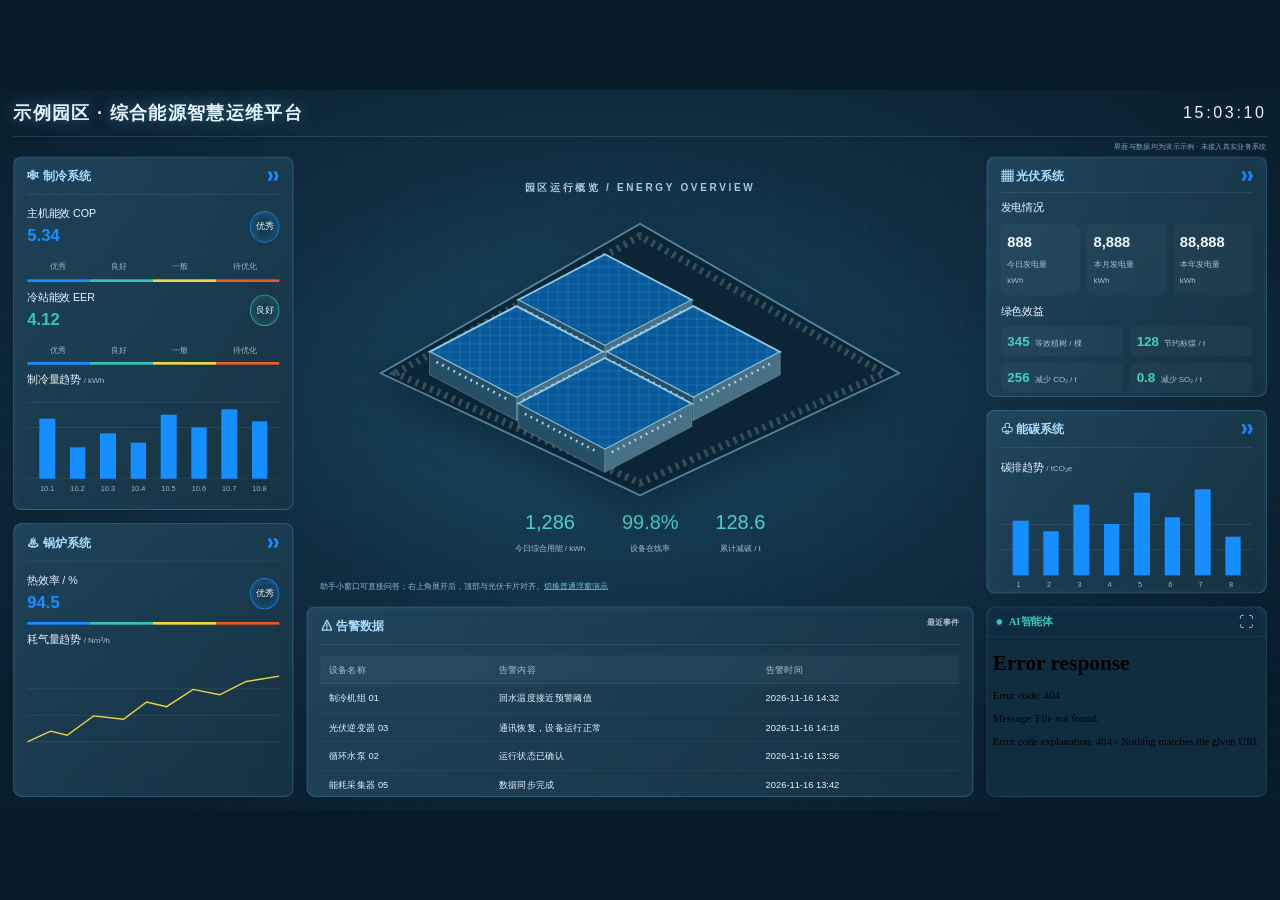
==== public/screen-demo.html @ e5a607fe "feat: add expandable dashboard chat cards and screen theme" ====
<!doctype html>
<html lang="zh-CN">
  <head>
    <meta charset="utf-8" />
    <meta name="viewport" content="width=device-width, initial-scale=1" />
    <link rel="icon" href="data:," />
    <title>综合能源大屏 · 卡片助手演示</title>
    <style>
      * {
        box-sizing: border-box;
      }
      html,
      body {
        margin: 0;
        height: 100%;
        overflow: hidden;
        background: #081b29;
      }
      body {
        font:
          16px/1.6 -apple-system,
          BlinkMacSystemFont,
          'Segoe UI',
          sans-serif;
        color: #e6f4ff;
      }
      .canvas {
        position: absolute;
        width: 1920px;
        height: 1080px;
        transform-origin: top left;
        background: radial-gradient(ellipse at 48% 42%, #1b4b66 0, #102d40 42%, #091e2c 85%);
      }
      .canvas::before {
        content: '';
        position: absolute;
        inset: 100px 0 0;
        background-image:
          linear-gradient(#70b9df07 1px, transparent 1px),
          linear-gradient(90deg, #70b9df07 1px, transparent 1px);
        background-size: 48px 48px;
        pointer-events: none;
      }
      .top {
        position: absolute;
        inset: 0 20px auto;
        height: 70px;
        display: flex;
        align-items: center;
        justify-content: space-between;
        border-bottom: 1px solid #8eb4c33b;
      }
      h1 {
        margin: 0;
        font-size: 27px;
        letter-spacing: 2px;
        font-weight: 650;
        text-shadow: 0 0 24px #71c7ff66;
      }
      .clock {
        font-size: 24px;
        letter-spacing: 4px;
        font-variant-numeric: tabular-nums;
      }
      .panel {
        background: linear-gradient(125deg, #29516aab, #163343ed);
        border: 1px solid #69a9cb70;
        border-radius: 12px;
        padding: 14px 20px;
        box-shadow: inset 0 0 16px #62b8f012;
        overflow: hidden;
      }
      h2 {
        color: #a9ddff;
        margin: 0 0 16px;
        padding-bottom: 12px;
        border-bottom: 1px solid #9bb8c52e;
        display: flex;
        justify-content: space-between;
        font-size: 18px;
        font-weight: 600;
      }
      h2 span {
        color: #168eff;
      }
      .left {
        position: absolute;
        left: 20px;
        top: 100px;
        bottom: 20px;
        width: 420px;
        display: grid;
        grid-template-rows: 530px 1fr;
        gap: 20px;
      }
      .metric {
        display: flex;
        justify-content: space-between;
        align-items: center;
        margin: 18px 0;
      }
      .metric strong {
        display: block;
        color: #168eff;
        font-size: 25px;
      }
      .metric em {
        font-style: normal;
        border: 1px solid #168eff;
        border-radius: 50%;
        padding: 12px 8px;
        box-shadow: inset 0 0 16px #168eff70;
        font-size: 13px;
      }
      .metric.green strong {
        color: #36c5b1;
      }
      .metric.green em {
        border-color: #36c5b1;
        box-shadow: inset 0 0 16px #36c5b150;
      }
      .scale {
        height: 4px;
        background: linear-gradient(
          90deg,
          #168eff 25%,
          #36c5b1 25% 50%,
          #eed644 50% 75%,
          #e75b26 75%
        );
      }
      .legend {
        display: flex;
        justify-content: space-around;
        color: #9bb2c0;
        font-size: 12px;
        padding: 8px 0;
      }
      .chart {
        height: 150px;
        display: flex;
        align-items: end;
        gap: 22px;
        padding: 12px 18px 0;
        background: repeating-linear-gradient(to top, #9bb8c51c 0 1px, transparent 1px 38px);
      }
      .chart i {
        flex: 1;
        min-width: 7px;
        background: #168eff;
        height: var(--value);
        position: relative;
      }
      .chart i::after {
        content: attr(data-label);
        position: absolute;
        top: calc(100% + 6px);
        left: 50%;
        transform: translateX(-50%);
        font-size: 11px;
        font-style: normal;
        color: #9bb2c0;
      }
      .right {
        position: absolute;
        right: 20px;
        top: 100px;
        bottom: 20px;
        width: 420px;
        display: grid;
        grid-template-rows: 360px 275px 285px;
        gap: 20px;
        isolation: isolate;
        --assistant-card-height: 285px;
      }
      .totals {
        display: grid;
        grid-template-columns: repeat(3, 1fr);
        gap: 10px;
        margin: 18px 0;
      }
      .totals div,
      .benefits div {
        background: #b3d2e20a;
        border-radius: 9px;
        padding: 10px;
      }
      .totals strong {
        display: block;
        font-size: 24px;
        color: #f0f8ff;
      }
      small {
        color: #a9becd;
        font-size: 12px;
      }
      .benefits {
        display: grid;
        grid-template-columns: 1fr 1fr;
        gap: 10px;
      }
      .benefits strong {
        color: #43d0be;
        font-size: 20px;
        margin-right: 8px;
      }
      .center {
        position: absolute;
        top: 135px;
        left: 480px;
        right: 480px;
        height: 590px;
      }
      .center h2 {
        border: 0;
        justify-content: center;
        font-size: 15px;
        letter-spacing: 4px;
        color: #a5cdde;
      }
      .facility {
        width: 100%;
        height: 430px;
        filter: drop-shadow(0 24px 32px #0005);
      }
      .overview {
        display: flex;
        justify-content: center;
        gap: 55px;
        text-align: center;
      }
      .overview strong {
        display: block;
        font-size: 30px;
        color: #4bcfca;
        font-weight: 500;
      }
      .alarms {
        position: absolute;
        left: 460px;
        right: 460px;
        bottom: 20px;
        height: 285px;
      }
      table {
        border-collapse: collapse;
        width: 100%;
        text-align: left;
        font-size: 14px;
      }
      th {
        background: #9bb8c512;
        color: #a9becd;
        font-weight: 400;
      }
      td,
      th {
        padding: 10px 12px;
        border-bottom: 1px solid #9bb8c51c;
      }
      .note {
        position: absolute;
        top: 76px;
        right: 20px;
        color: #86a8bc;
        font-size: 11px;
      }
      .left .metric {
        margin: 10px 0;
      }
      .left .chart {
        height: 125px;
      }
      .panel p {
        margin: 10px 0;
      }
      #solar-panel h2 {
        margin-bottom: 10px;
        padding-bottom: 9px;
      }
      #solar-panel .totals {
        margin: 12px 0;
      }
      #solar-panel .totals strong {
        font-size: 22px;
      }
      #solar-panel .benefits div {
        padding: 6px 10px;
      }
      .hint {
        position: absolute;
        bottom: 326px;
        left: 480px;
        color: #8db9cf;
        font-size: 12px;
      }
      a {
        color: #72c5e7;
      }
    </style>
  </head>
  <body>
    <main class="canvas" id="dashboard">
      <header class="top">
        <h1>示例园区 · 综合能源智慧运维平台</h1>
        <div class="clock">15:03:10</div>
      </header>
      <div class="note">界面与数据均为演示示例 · 未接入真实业务系统</div>
      <aside class="left">
        <section class="panel">
          <h2>❄ 制冷系统 <span>❯❯</span></h2>
          <div class="metric">
            <div>主机能效 COP<strong>5.34</strong></div>
            <em>优秀</em>
          </div>
          <div class="legend">
            <span>优秀</span><span>良好</span><span>一般</span><span>待优化</span>
          </div>
          <div class="scale"></div>
          <div class="metric green">
            <div>冷站能效 EER<strong>4.12</strong></div>
            <em>良好</em>
          </div>
          <div class="legend">
            <span>优秀</span><span>良好</span><span>一般</span><span>待优化</span>
          </div>
          <div class="scale"></div>
          <p>制冷量趋势 <small> / kWh</small></p>
          <div class="chart">
            <i style="--value: 80%" data-label="10.1"></i
            ><i style="--value: 42%" data-label="10.2"></i
            ><i style="--value: 60%" data-label="10.3"></i
            ><i style="--value: 48%" data-label="10.4"></i
            ><i style="--value: 85%" data-label="10.5"></i
            ><i style="--value: 68%" data-label="10.6"></i
            ><i style="--value: 92%" data-label="10.7"></i
            ><i style="--value: 76%" data-label="10.8"></i>
          </div>
        </section>
        <section class="panel">
          <h2>♨ 锅炉系统 <span>❯❯</span></h2>
          <div class="metric">
            <div>热效率 / %<strong>94.5</strong></div>
            <em>优秀</em>
          </div>
          <div class="scale"></div>
          <p>耗气量趋势 <small> / Nm³/h</small></p>
          <svg viewBox="0 0 380 140" width="100%" height="160" aria-label="演示耗气量趋势">
            <path d="M0 120H380M0 80H380M0 40H380" stroke="#9bb8c530" fill="none" />
            <path
              d="M0 120L35 104L60 110L100 81L145 86L180 60L210 67L250 41L290 49L330 29L380 21"
              stroke="#eed644"
              stroke-width="2"
              fill="none"
            />
          </svg>
        </section>
      </aside>
      <section class="center">
        <h2>园区运行概览 / ENERGY OVERVIEW</h2>
        <svg class="facility" viewBox="0 0 900 470" role="img" aria-label="示例园区光伏建筑示意">
          <defs>
            <pattern id="solar" width="22" height="18" patternUnits="userSpaceOnUse">
              <rect width="22" height="18" fill="#09599a" />
              <path d="M0 0H22V18H0Z" fill="none" stroke="#47b1df" stroke-width=".5" />
            </pattern>
            <g id="building">
              <path
                d="M0 0L190 -100L380 0L190 100Z"
                fill="url(#solar)"
                stroke="#90cce5"
                stroke-width="4"
              />
              <path d="M0 0L190 100V150L0 50Z" fill="#264f66" stroke="#78a3b9" />
              <path d="M190 100L380 0V50L190 150Z" fill="#497186" stroke="#78a3b9" />
              <path
                d="M15 22L175 106M205 106L365 22"
                stroke="#9bd4e6"
                stroke-width="6"
                stroke-dasharray="4 10"
              />
            </g>
          </defs>
          <path
            d="M25 260L450 15L875 260L450 460Z"
            fill="#0b2535"
            stroke="#5186a1"
            stroke-width="3"
          />
          <path
            d="M50 260L450 35L850 260L450 440Z"
            fill="none"
            stroke="#b2c8d040"
            stroke-width="12"
            stroke-dasharray="5 8"
          />
          <use href="#building" transform="translate(250 140) scale(.75)" />
          <use href="#building" transform="translate(105 225) scale(.75)" />
          <use href="#building" transform="translate(395 225) scale(.75)" />
          <use href="#building" transform="translate(250 310) scale(.75)" />
        </svg>
        <div class="overview">
          <div><strong>1,286</strong><small>今日综合用能 / kWh</small></div>
          <div><strong>99.8%</strong><small>设备在线率</small></div>
          <div><strong>128.6</strong><small>累计减碳 / t</small></div>
        </div>
      </section>
      <div class="hint">
        助手小窗口可直接问答；右上角展开后，顶部与光伏卡片对齐。<a href="./widget-demo.html"
          >切换普通浮窗演示</a
        >
      </div>
      <section class="panel alarms">
        <h2>⚠ 告警数据 <small>最近事件</small></h2>
        <table>
          <thead>
            <tr>
              <th>设备名称</th>
              <th>告警内容</th>
              <th>告警时间</th>
            </tr>
          </thead>
          <tbody>
            <tr>
              <td>制冷机组 01</td>
              <td>回水温度接近预警阈值</td>
              <td>2026-11-16 14:32</td>
            </tr>
            <tr>
              <td>光伏逆变器 03</td>
              <td>通讯恢复，设备运行正常</td>
              <td>2026-11-16 14:18</td>
            </tr>
            <tr>
              <td>循环水泵 02</td>
              <td>运行状态已确认</td>
              <td>2026-11-16 13:56</td>
            </tr>
            <tr>
              <td>能耗采集器 05</td>
              <td>数据同步完成</td>
              <td>2026-11-16 13:42</td>
            </tr>
          </tbody>
        </table>
      </section>
      <aside class="right" id="screen-assistant">
        <section class="panel" id="solar-panel">
          <h2>▦ 光伏系统 <span>❯❯</span></h2>
          <div>发电情况</div>
          <div class="totals">
            <div>
              <strong>888</strong><small>今日发电量<br />kWh</small>
            </div>
            <div>
              <strong>8,888</strong><small>本月发电量<br />kWh</small>
            </div>
            <div>
              <strong>88,888</strong><small>本年发电量<br />kWh</small>
            </div>
          </div>
          <p>绿色效益</p>
          <div class="benefits">
            <div><strong>345</strong><small>等效植树 / 棵</small></div>
            <div><strong>128</strong><small>节约标煤 / t</small></div>
            <div><strong>256</strong><small>减少 CO₂ / t</small></div>
            <div><strong>0.8</strong><small>减少 SO₂ / t</small></div>
          </div>
        </section>
        <section class="panel" id="carbon-panel">
          <h2>♧ 能碳系统 <span>❯❯</span></h2>
          <div>碳排趋势 <small> / tCO₂e</small></div>
          <div class="chart">
            <i style="--value: 60%" data-label="1月"></i
            ><i style="--value: 48%" data-label="2月"></i
            ><i style="--value: 77%" data-label="3月"></i
            ><i style="--value: 56%" data-label="4月"></i
            ><i style="--value: 90%" data-label="5月"></i
            ><i style="--value: 63%" data-label="6月"></i
            ><i style="--value: 94%" data-label="7月"></i
            ><i style="--value: 42%" data-label="8月"></i>
          </div>
        </section>
        <div id="assistant-placeholder" aria-hidden="true"></div>
      </aside>
    </main>
    <script src="./widget.js"></script>
    <script>
      const canvas = document.querySelector('#dashboard')
      function fitScreen() {
        const scale = Math.min(innerWidth / 1920, innerHeight / 1080)
        canvas.style.transform = `scale(${scale})`
        canvas.style.left = `${(innerWidth - 1920 * scale) / 2}px`
        canvas.style.top = `${(innerHeight - 1080 * scale) / 2}px`
      }
      fitScreen()
      window.addEventListener('resize', fitScreen)
      const assistant = DeepSeekWidget.mount({
        container: '#screen-assistant',
        mode: 'card',
        theme: 'screen',
        title: 'AI智能体',
        namespace: new URLSearchParams(location.search).get('namespace') || 'screen-demo',
        locale: 'zh-CN',
      })
    </script>
  </body>
</html>
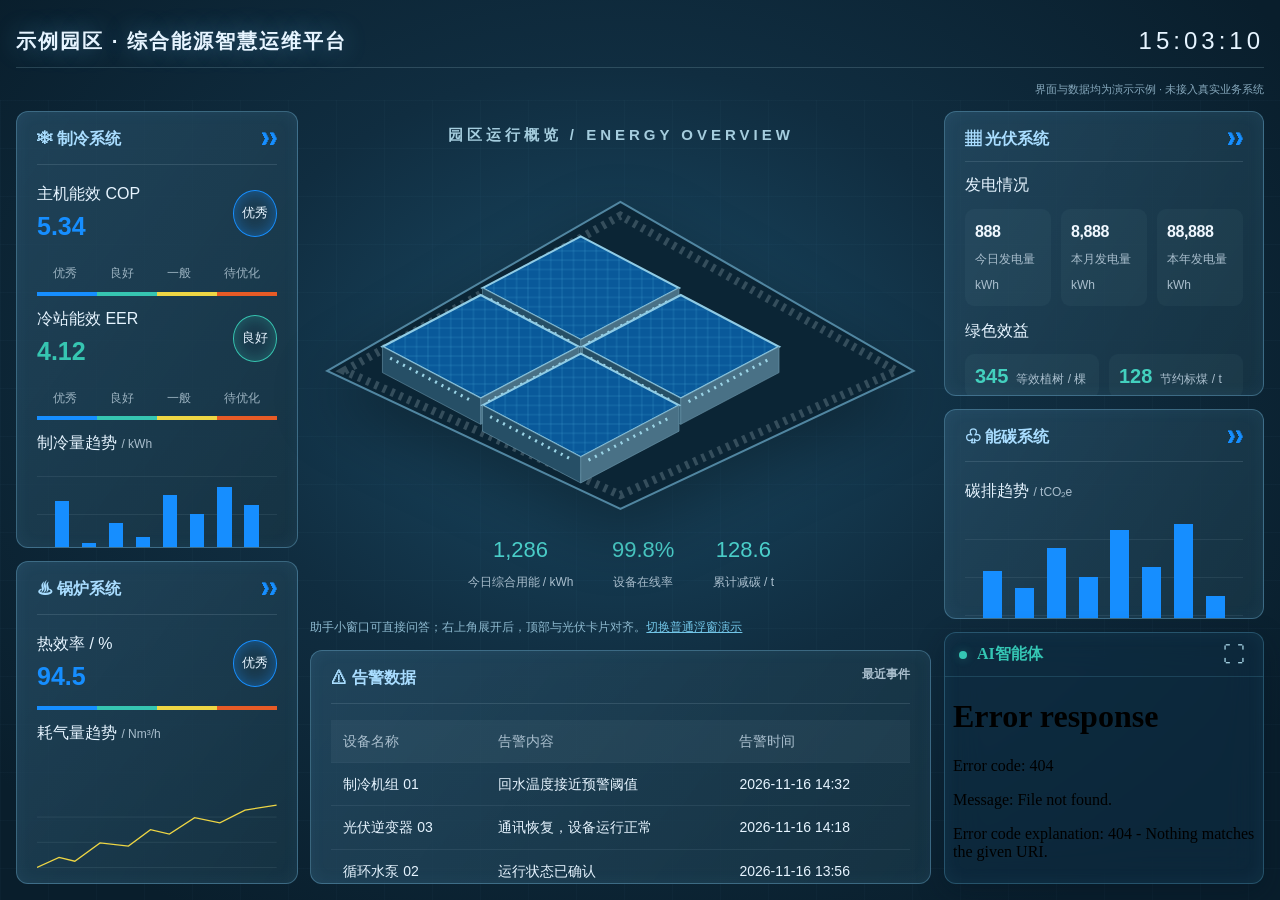
==== commit 2ecbaeaf: "feat: adapt energy dashboard with responsive hybrid grid layout" ====
--- a/public/screen-demo.html
+++ b/public/screen-demo.html
@@ -13,7 +13,6 @@
       body {
         margin: 0;
         height: 100%;
-        overflow: hidden;
         background: #081b29;
       }
       body {
@@ -25,10 +24,22 @@
         color: #e6f4ff;
       }
       .canvas {
-        position: absolute;
-        width: 1920px;
-        height: 1080px;
-        transform-origin: top left;
+        --dashboard-gap: clamp(12px, 1vw, 24px);
+        position: relative;
+        width: 100%;
+        height: 100dvh;
+        min-height: 720px;
+        padding: 16px;
+        display: grid;
+        grid-template-columns: clamp(280px, 22vw, 480px) minmax(0, 1fr) clamp(320px, 22vw, 480px);
+        grid-template-rows: auto auto minmax(0, 1fr) auto clamp(200px, 26dvh, 300px);
+        grid-template-areas:
+          'header header header'
+          'note note note'
+          'left center right'
+          'left hint right'
+          'left alarms right';
+        gap: var(--dashboard-gap);
         background: radial-gradient(ellipse at 48% 42%, #1b4b66 0, #102d40 42%, #091e2c 85%);
       }
       .canvas::before {
@@ -42,9 +53,8 @@
         pointer-events: none;
       }
       .top {
-        position: absolute;
-        inset: 0 20px auto;
-        height: 70px;
+        grid-area: header;
+        min-height: 52px;
         display: flex;
         align-items: center;
         justify-content: space-between;
@@ -52,7 +62,7 @@
       }
       h1 {
         margin: 0;
-        font-size: 27px;
+        font-size: clamp(20px, 1.6vw, 32px);
         letter-spacing: 2px;
         font-weight: 650;
         text-shadow: 0 0 24px #71c7ff66;
@@ -68,7 +78,11 @@
         border-radius: 12px;
         padding: 14px 20px;
         box-shadow: inset 0 0 16px #62b8f012;
-        overflow: hidden;
+        overflow: auto;
+        scrollbar-width: thin;
+        scrollbar-color: #6d9bb34d transparent;
+        min-width: 0;
+        min-height: 0;
       }
       h2 {
         color: #a9ddff;
@@ -84,14 +98,12 @@
         color: #168eff;
       }
       .left {
-        position: absolute;
-        left: 20px;
-        top: 100px;
-        bottom: 20px;
-        width: 420px;
+        grid-area: left;
+        min-width: 0;
+        min-height: 0;
         display: grid;
-        grid-template-rows: 530px 1fr;
-        gap: 20px;
+        grid-template-rows: minmax(0, 1.15fr) minmax(0, 0.85fr);
+        gap: var(--dashboard-gap);
       }
       .metric {
         display: flex;
@@ -140,7 +152,7 @@
         height: 150px;
         display: flex;
         align-items: end;
-        gap: 22px;
+        gap: clamp(10px, 1vw, 24px);
         padding: 12px 18px 0;
         background: repeating-linear-gradient(to top, #9bb8c51c 0 1px, transparent 1px 38px);
       }
@@ -162,16 +174,15 @@
         color: #9bb2c0;
       }
       .right {
-        position: absolute;
-        right: 20px;
-        top: 100px;
-        bottom: 20px;
-        width: 420px;
+        grid-area: right;
+        position: relative;
+        min-width: 0;
+        min-height: 0;
         display: grid;
-        grid-template-rows: 360px 275px 285px;
-        gap: 20px;
+        grid-template-rows: minmax(180px, 1.15fr) minmax(130px, 0.85fr) var(--assistant-card-height);
+        gap: var(--dashboard-gap);
         isolation: isolate;
-        --assistant-card-height: 285px;
+        --assistant-card-height: clamp(240px, 28dvh, 320px);
       }
       .totals {
         display: grid;
@@ -205,11 +216,13 @@
         margin-right: 8px;
       }
       .center {
-        position: absolute;
-        top: 135px;
-        left: 480px;
-        right: 480px;
-        height: 590px;
+        grid-area: center;
+        min-width: 0;
+        min-height: 0;
+        display: flex;
+        flex-direction: column;
+        align-items: center;
+        padding: 12px 0;
       }
       .center h2 {
         border: 0;
@@ -219,14 +232,17 @@
         color: #a5cdde;
       }
       .facility {
+        flex: 1;
+        min-height: 0;
         width: 100%;
-        height: 430px;
+        max-width: 1280px;
+        height: 0;
         filter: drop-shadow(0 24px 32px #0005);
       }
       .overview {
         display: flex;
         justify-content: center;
-        gap: 55px;
+        gap: clamp(16px, 3vw, 72px);
         text-align: center;
       }
       .overview strong {
@@ -236,15 +252,14 @@
         font-weight: 500;
       }
       .alarms {
-        position: absolute;
-        left: 460px;
-        right: 460px;
-        bottom: 20px;
-        height: 285px;
+        grid-area: alarms;
+        min-height: 0;
+        min-width: 0;
       }
       table {
         border-collapse: collapse;
         width: 100%;
+        min-width: 560px;
         text-align: left;
         font-size: 14px;
       }
@@ -259,9 +274,8 @@
         border-bottom: 1px solid #9bb8c51c;
       }
       .note {
-        position: absolute;
-        top: 76px;
-        right: 20px;
+        grid-area: note;
+        text-align: right;
         color: #86a8bc;
         font-size: 11px;
       }
@@ -288,14 +302,107 @@
         padding: 6px 10px;
       }
       .hint {
-        position: absolute;
-        bottom: 326px;
-        left: 480px;
+        grid-area: hint;
+        min-width: 0;
         color: #8db9cf;
         font-size: 12px;
       }
       a {
         color: #72c5e7;
+      }
+      .canvas > * {
+        min-width: 0;
+        position: relative;
+      }
+      .center h2 {
+        flex-shrink: 0;
+        text-align: center;
+      }
+      .overview {
+        flex-shrink: 0;
+        width: 100%;
+      }
+      .overview > div {
+        min-width: 0;
+      }
+      .overview strong {
+        font-size: clamp(22px, 1.6vw, 32px);
+      }
+      .benefits > div,
+      .totals > div {
+        min-width: 0;
+      }
+      #solar-panel .totals strong {
+        font-size: clamp(16px, 1.15vw, 24px);
+        white-space: nowrap;
+        letter-spacing: -0.4px;
+      }
+      .panel h2 {
+        font-size: 16px;
+      }
+      #assistant-placeholder {
+        min-height: 0;
+      }
+      @media (max-width: 1199px) {
+        .canvas {
+          height: auto;
+          min-height: 100dvh;
+          grid-template-columns: minmax(0, 1fr) minmax(0, 1fr);
+          grid-template-rows: auto auto 360px auto 760px 260px;
+          grid-template-areas: 'header header' 'note note' 'center center' 'hint hint' 'left right' 'alarms alarms';
+        }
+        .center {
+          padding-top: 0;
+        }
+      }
+      @media (max-width: 767px) {
+        .canvas {
+          padding: 12px;
+          grid-template-columns: minmax(0, 1fr);
+          grid-template-rows: auto auto 320px auto auto auto 280px;
+          grid-template-areas: 'header' 'note' 'center' 'hint' 'right' 'left' 'alarms';
+        }
+        .top {
+          flex-wrap: wrap;
+          gap: 8px;
+          padding-bottom: 8px;
+        }
+        h1 {
+          font-size: 20px;
+          letter-spacing: 1px;
+        }
+        .clock {
+          font-size: 18px;
+          letter-spacing: 2px;
+        }
+        .note {
+          text-align: left;
+        }
+        .left {
+          grid-template-rows: auto auto;
+        }
+        .right {
+          --assistant-card-height: 320px;
+          grid-template-rows: auto auto var(--assistant-card-height);
+        }
+        .panel {
+          padding: 12px;
+        }
+        .overview {
+          gap: 12px;
+        }
+        .overview strong {
+          font-size: 22px;
+        }
+        .overview small {
+          font-size: 11px;
+        }
+        .left .chart {
+          margin-bottom: 24px;
+        }
+        #carbon-panel .chart {
+          margin-bottom: 24px;
+        }
       }
     </style>
   </head>
@@ -486,15 +593,6 @@
     </main>
     <script src="./widget.js"></script>
     <script>
-      const canvas = document.querySelector('#dashboard')
-      function fitScreen() {
-        const scale = Math.min(innerWidth / 1920, innerHeight / 1080)
-        canvas.style.transform = `scale(${scale})`
-        canvas.style.left = `${(innerWidth - 1920 * scale) / 2}px`
-        canvas.style.top = `${(innerHeight - 1080 * scale) / 2}px`
-      }
-      fitScreen()
-      window.addEventListener('resize', fitScreen)
       const assistant = DeepSeekWidget.mount({
         container: '#screen-assistant',
         mode: 'card',
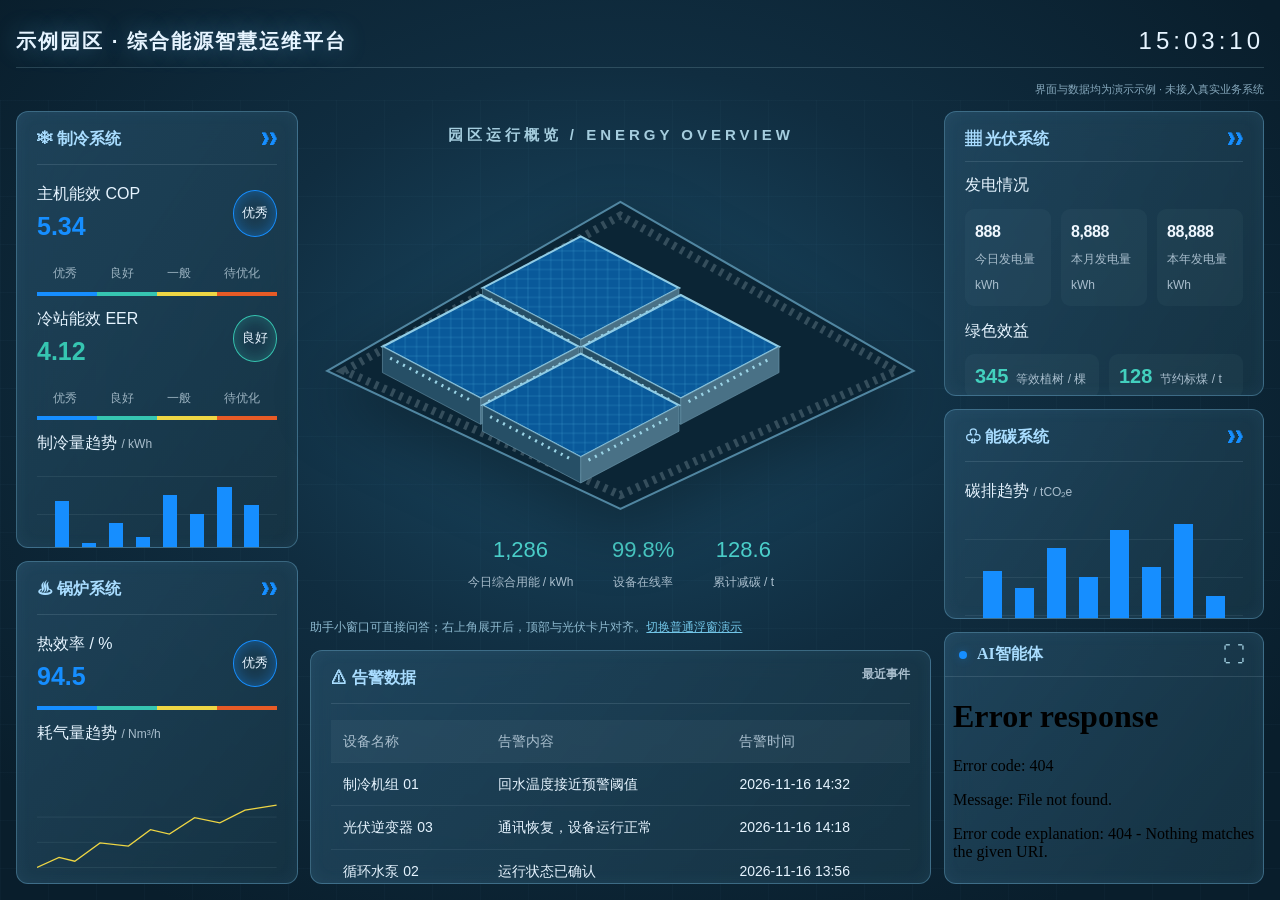
==== commit c1da8a78: "fix: share dashboard card palette with chat window" ====
--- a/public/screen-demo.html
+++ b/public/screen-demo.html
@@ -5,6 +5,7 @@
     <meta name="viewport" content="width=device-width, initial-scale=1" />
     <link rel="icon" href="data:," />
     <title>综合能源大屏 · 卡片助手演示</title>
+    <link rel="stylesheet" href="./screen-theme.css" />
     <style>
       * {
         box-sizing: border-box;
@@ -21,7 +22,7 @@
           BlinkMacSystemFont,
           'Segoe UI',
           sans-serif;
-        color: #e6f4ff;
+        color: var(--screen-text);
       }
       .canvas {
         --dashboard-gap: clamp(12px, 1vw, 24px);
@@ -73,11 +74,13 @@
         font-variant-numeric: tabular-nums;
       }
       .panel {
-        background: linear-gradient(125deg, #29516aab, #163343ed);
-        border: 1px solid #69a9cb70;
+        background: var(--screen-panel-background);
+        border: 1px solid var(--screen-panel-border);
         border-radius: 12px;
         padding: 14px 20px;
-        box-shadow: inset 0 0 16px #62b8f012;
+        box-shadow: var(--screen-panel-shadow);
+        -webkit-backdrop-filter: blur(18px) saturate(120%);
+        backdrop-filter: blur(18px) saturate(120%);
         overflow: auto;
         scrollbar-width: thin;
         scrollbar-color: #6d9bb34d transparent;
@@ -85,10 +88,10 @@
         min-height: 0;
       }
       h2 {
-        color: #a9ddff;
+        color: var(--screen-panel-title);
         margin: 0 0 16px;
         padding-bottom: 12px;
-        border-bottom: 1px solid #9bb8c52e;
+        border-bottom: 1px solid var(--screen-panel-divider);
         display: flex;
         justify-content: space-between;
         font-size: 18px;
--- a/public/screen-theme.css
+++ b/public/screen-theme.css
@@ -0,0 +1,13 @@
+/* Shared dashboard palette: business cards, widget shell and iframe content. */
+:root {
+  --screen-panel-background: linear-gradient(125deg, #29516aab, #163343ed);
+  --screen-panel-border: #69a9cb70;
+  --screen-panel-shadow: inset 0 0 16px #62b8f012;
+  --screen-panel-divider: #9bb8c52e;
+  --screen-panel-title: #a9ddff;
+  --screen-text: #e6f4ff;
+  --screen-text-secondary: #a9becd;
+  --screen-accent: #168eff;
+  --screen-input-background: rgba(13, 34, 48, 0.42);
+  --screen-bubble-background: rgba(179, 210, 226, 0.08);
+}
